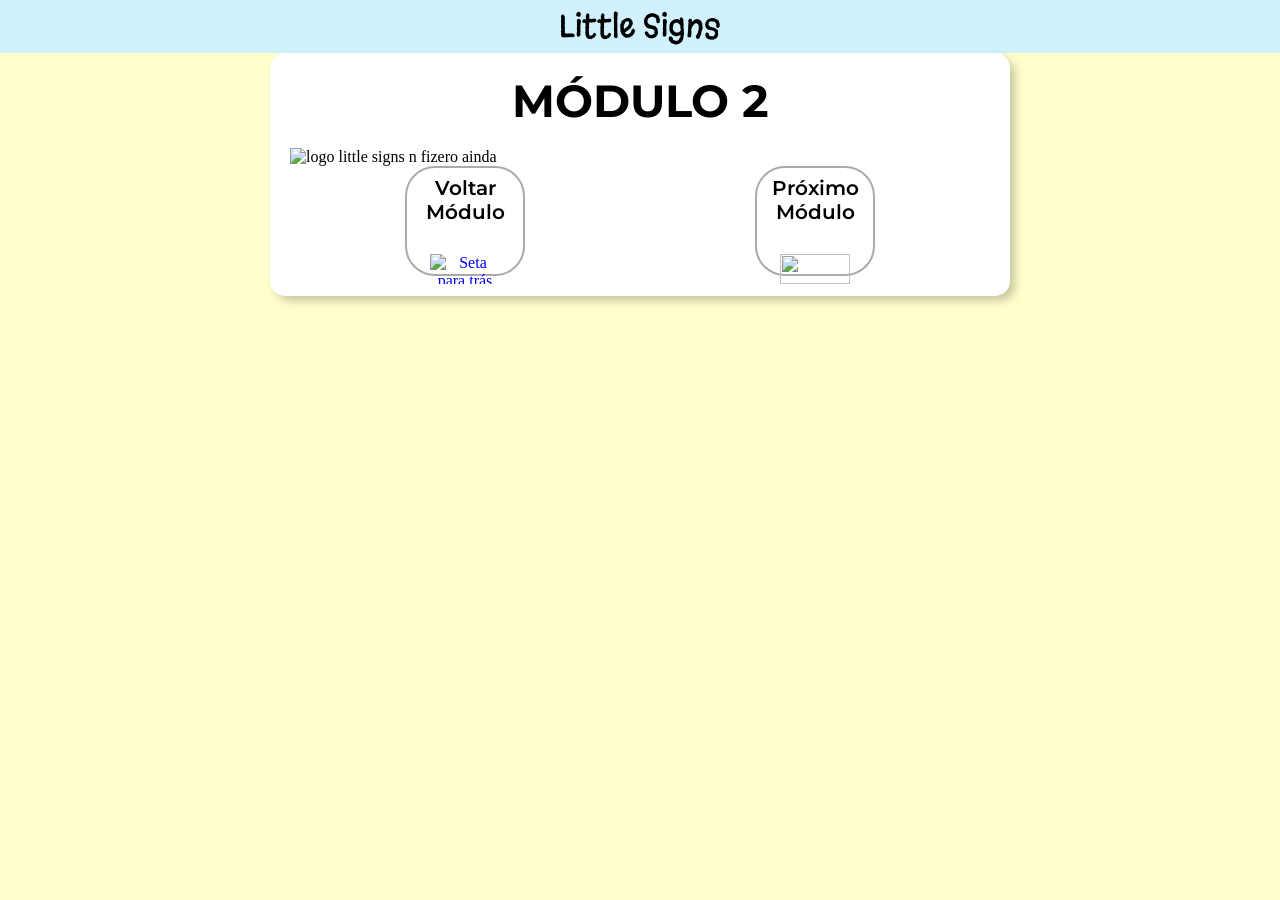
==== pages/modulo_dois.html @ aea38093 "first commit" ====
<!doctype html>
<html lang="pt-br">
  <head>
    <meta charset="UTF-8" />
    <meta name="viewport" content="width=device-width, initial-scale=1.0" />
    <link rel="stylesheet" href="../styles/style_aulas.css" />
    <link rel="shortcut icon" href="../images/logo.ico" type="image/x-icon" />
    <title>Little Signs</title>
  </head>
  <body>
    <header>
      <h1>Little Signs</h1>
    </header>

    <main>
      <section class="introducao">
        <h1>MÓDULO 2</h1>

        <img src="../images/logo.png" alt="logo little signs" />
        n fizero ainda
      </section>
      <footer>
        <div class="voltar hover">
          <a href="modulo_um.html">
            <p>Voltar Módulo</p>
            <img src="../images/seta_esquerda.png" alt="Seta para trás" />
          </a>
        </div>
        <div class="proximo hover">
          <a href="modulo_dois.html">
            <p>Próximo Módulo</p>
            <img src="../images/seta_direita.png" alt="" />
          </a>
        </div>
      </footer>
    </main>
    <script src="../scripts/script_modulo1.js"></script>
  </body>
</html>
---- styles/style_aulas.css ----
@import url("https://fonts.googleapis.com/css2?family=Margarine&display=swap");
@import url("https://fonts.googleapis.com/css2?family=Cantora+One&display=swap");
@import url("https://fonts.googleapis.com/css2?family=Rubik:ital,wght@0,300..900;1,300..900&display=swap");
@import url("https://fonts.googleapis.com/css2?family=Montserrat:ital,wght@0,100..900;1,100..900&display=swap");
@import url("https://fonts.googleapis.com/css2?family=Indie+Flower&display=swap");

@font-face {
  font-family: ASl;
  src: url(../fontes/American\ Sign\ Lenguage.otf) format("opentype");
}

* {
  margin: 0;
  padding: 0;
}



p.centro {
  text-align: center;
}

header {
  text-align: center;
  background-color: rgb(210, 241, 255);
  padding: 5px;
}

header > h1 {
  font-weight: 100;
  font-family: Margarine, Verdana, Geneva, Tahoma, sans-serif;
  color: rgb(0, 0, 0);
}

body {
  background-color: rgb(255, 255, 205);
}

main {
  background-color: white;
  margin: auto;
  max-width: 700px;
  border-radius: 15px;
  box-shadow: 5px 5px 10px rgba(0, 0, 0, 0.219);
  padding: 20px;
}

main h1 {
  text-align: center;
  font-family: Montserrat, Arial, Helvetica, sans-serif;
  margin-bottom: 20px;
  font-size: 45px;
}

main h2 {
  text-align: center;
  font-family: Montserrat, Arial, Helvetica, sans-serif;
  margin-bottom: 20px;
  font-size: 28px;
}

main p {
  text-align: center;
  font-family: Montserrat, Arial, Helvetica, sans-serif;
  margin-bottom: 20px;
  font-weight: 600;
  font-size: 20px;
}

/* DIVS DAS AULA */
div.titulo {
  display: flex;
  flex-direction: column;
  align-items: center;
  gap: 1px;
  border: 2px solid rgb(121, 121, 121);
  padding: 5px;
  border-radius: 15px;
  margin-bottom: 10px;
}

.titulo h2 {
  margin-bottom: 0;
}

.titulo p {
  text-align: left;
}

p.primeiro {
  margin-top: 50px;
}



/* FOOTER */

footer {
  width: 100%;
  flex-direction: row;
  display: flex;
  justify-content: space-around;
  align-content: center;
  align-items: center;
  max-height: 100%;
}

footer a {
  display: flex;
  flex-direction: column;
  background-color: #fff;
  gap: 10px;
  cursor: inherit;
  padding: 8px;
  border-radius: 30px;
  border: 2px solid #aaa;
  width: 100px;
  height: 90px;
  text-align: center;
  align-items: center;
  text-decoration: none;
}

footer a p {
  color: black;
  font-weight: 600;
}

footer a:hover {
  box-shadow: 0px 0px 5px rgba(170, 215, 230, 0.5);
}

footer a img {
  width: 70px;
  height: 30px;
}

/* HOVERS */

.hover {
  transition: .2s;
}

.hover:hover {
  transform: scale(1.03);
  cursor: pointer;
}

.accordion .conteudo {
    display: none;
}

.accordion.aberto .conteudo {
    display: block;
}

.accordion .titulo {
    cursor: pointer;
}
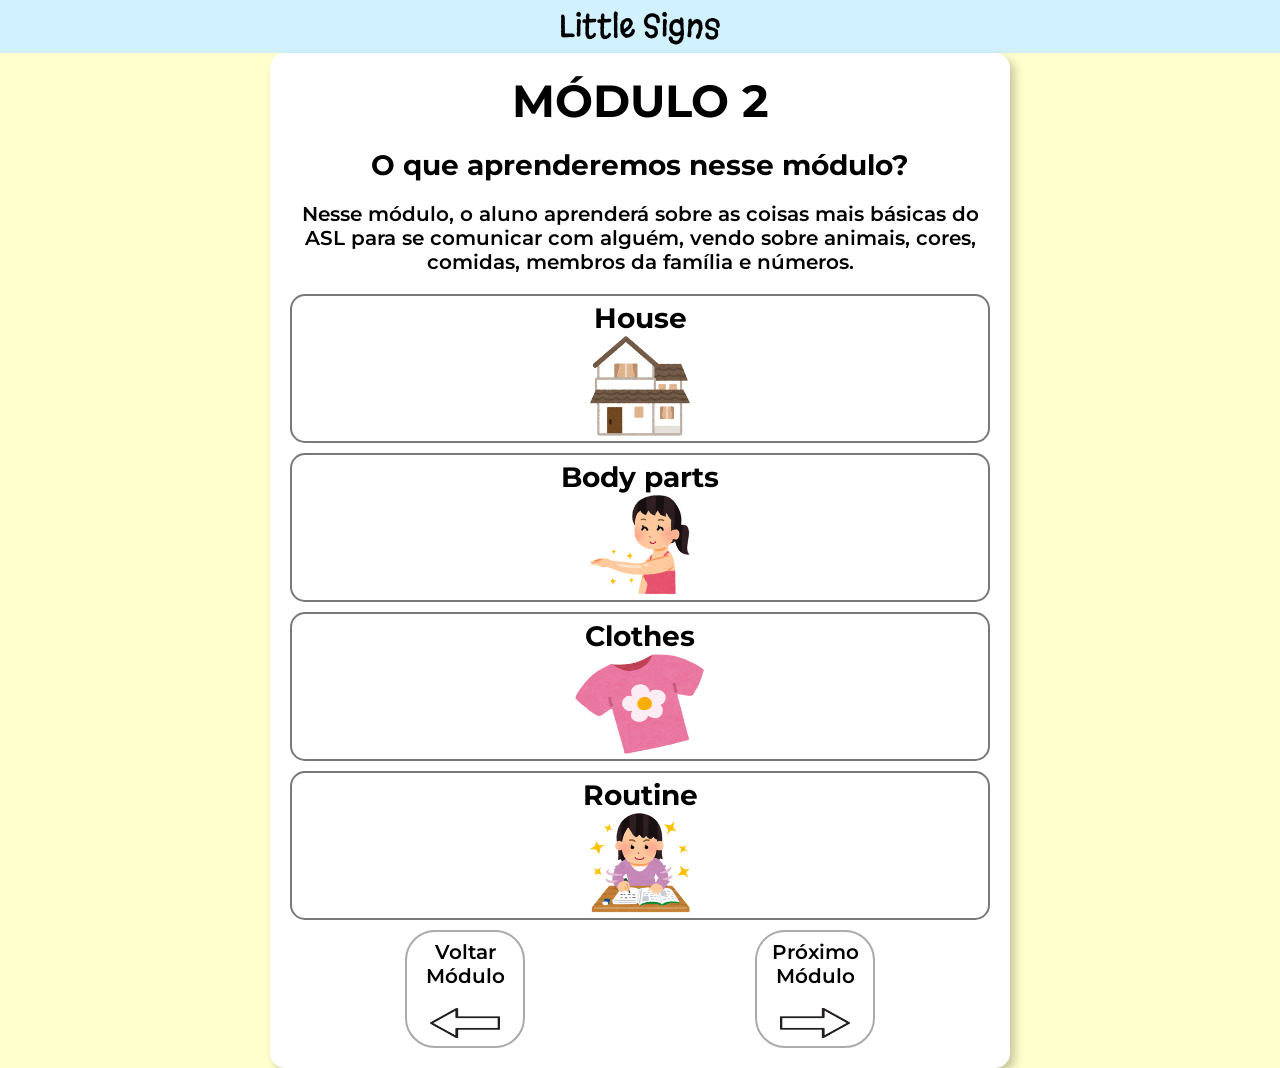
==== commit a1bb355f: "divs e suas derivadas imagens e titulos em seus lugares, só falta o texto" ====
--- a/pages/modulo_dois.html
+++ b/pages/modulo_dois.html
@@ -13,12 +13,71 @@
     </header>
 
     <main>
-      <section class="introducao">
         <h1>MÓDULO 2</h1>
 
-        <img src="../images/logo.png" alt="logo little signs" />
-        n fizero ainda
-      </section>
+        <h2>O que aprenderemos nesse módulo?</h2>
+
+        <p>
+            Nesse módulo, o aluno aprenderá sobre as coisas mais básicas do ASL
+            para se comunicar com alguém, vendo sobre animais, cores, comidas,
+            membros da família e números.
+        </p>
+
+        <!-- Casa -->
+        
+
+        <div class="accordion hover">
+            <div class="titulo">
+              <h2>House</h2>
+                <img src="../images/casa.png" alt="House" 
+              width="100px" height="100px" class="img_titulo">
+              <div class="conteudo">
+                <p class="centro primeiro">Aqui fica o conteúdo que será exibido.</p>
+            </div>
+            </div>
+        </div>
+
+        <!-- Partes do corpo -->
+
+        <div class="accordion hover">
+            <div class="titulo">
+              <h2>Body parts</h2>
+              <img src="../images/partesdocorpo.png" alt="Body Parts" 
+              width="100px" height="100px" class="img_titulo">
+              <div class="conteudo">
+                <p class="centro primeiro">Aqui fica o conteúdo que será exibido.</p>
+            </div>
+            </div>
+        </div>
+
+        <!-- Roupas -->
+
+        <div class="accordion hover">
+            <div class="titulo">
+              <h2>Clothes</h2>
+              <img src="../images/roupas.png" alt="Clothes" 
+              width="130px" height="100px" class="img_titulo">
+              <div class="conteudo">
+                <p class="centro primeiro">Aqui fica o conteúdo que será exibido.</p>
+            </div>
+            </div>
+        </div>
+
+        <!-- Routine -->
+
+        <div class="accordion hover">
+            <div class="titulo">
+              <h2>Routine</h2>
+              <img src="../images/rotina.png" alt="Routine" 
+              width="100px" height="100px" class="img_titulo">
+              <div class="conteudo">
+                <p class="centro primeiro">Aqui fica o conteúdo que será exibido.</p>
+            </div>
+            </div>
+        </div>
+
+        <!-- Footer -->
+
       <footer>
         <div class="voltar hover">
           <a href="modulo_um.html">
@@ -27,7 +86,7 @@
           </a>
         </div>
         <div class="proximo hover">
-          <a href="modulo_dois.html">
+          <a href="modulo_tres.html">
             <p>Próximo Módulo</p>
             <img src="../images/seta_direita.png" alt="" />
           </a>
--- a/styles/style_aulas.css
+++ b/styles/style_aulas.css
@@ -109,13 +109,11 @@
   display: flex;
   flex-direction: column;
   background-color: #fff;
-  gap: 10px;
-  cursor: inherit;
+  cursor: pointer;
   padding: 8px;
   border-radius: 30px;
   border: 2px solid #aaa;
   width: 100px;
-  height: 90px;
   text-align: center;
   align-items: center;
   text-decoration: none;
@@ -127,12 +125,12 @@
 }
 
 footer a:hover {
-  box-shadow: 0px 0px 5px rgba(170, 215, 230, 0.5);
+  box-shadow: 5px 5px 5px rgba(170, 215, 230, 0.5);
 }
 
-footer a img {
+footer .voltar img, .proximo img {
+  height: 30px;
   width: 70px;
-  height: 30px;
 }
 
 /* HOVERS */
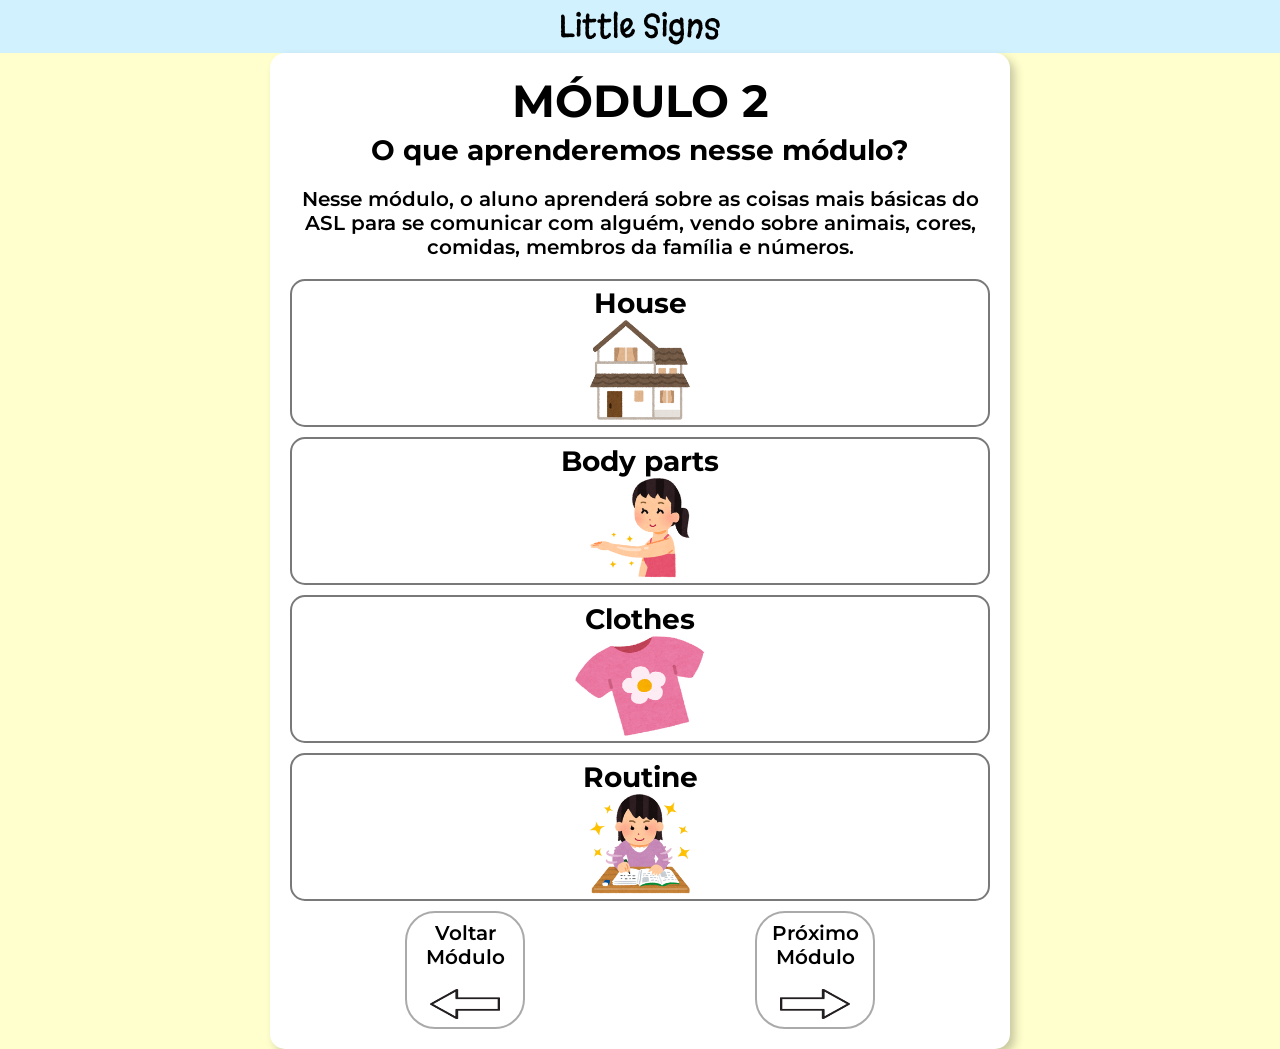
==== commit b865380a: "aulas Alfabeto, Números e Greetings feitas, a greetins ainda precisa das imagens dos sinais" ====
--- a/pages/modulo_dois.html
+++ b/pages/modulo_dois.html
@@ -31,9 +31,9 @@
               <h2>House</h2>
                 <img src="../images/casa.png" alt="House" 
               width="100px" height="100px" class="img_titulo">
+            </div>
               <div class="conteudo">
                 <p class="centro primeiro">Aqui fica o conteúdo que será exibido.</p>
-            </div>
             </div>
         </div>
 
@@ -44,9 +44,9 @@
               <h2>Body parts</h2>
               <img src="../images/partesdocorpo.png" alt="Body Parts" 
               width="100px" height="100px" class="img_titulo">
+            </div>
               <div class="conteudo">
                 <p class="centro primeiro">Aqui fica o conteúdo que será exibido.</p>
-            </div>
             </div>
         </div>
 
@@ -57,9 +57,9 @@
               <h2>Clothes</h2>
               <img src="../images/roupas.png" alt="Clothes" 
               width="130px" height="100px" class="img_titulo">
+            </div>
               <div class="conteudo">
                 <p class="centro primeiro">Aqui fica o conteúdo que será exibido.</p>
-            </div>
             </div>
         </div>
 
@@ -70,9 +70,9 @@
               <h2>Routine</h2>
               <img src="../images/rotina.png" alt="Routine" 
               width="100px" height="100px" class="img_titulo">
+            </div>
               <div class="conteudo">
                 <p class="centro primeiro">Aqui fica o conteúdo que será exibido.</p>
-            </div>
             </div>
         </div>
 
--- a/styles/style_aulas.css
+++ b/styles/style_aulas.css
@@ -48,7 +48,7 @@
 main h1 {
   text-align: center;
   font-family: Montserrat, Arial, Helvetica, sans-serif;
-  margin-bottom: 20px;
+  margin-bottom: 5px;
   font-size: 45px;
 }
 
@@ -59,7 +59,22 @@
   font-size: 28px;
 }
 
-main p {
+main h3 {
+  text-align: center;
+  font-family: Montserrat, Arial, Helvetica, sans-serif;
+  margin-bottom: 20px;
+  font-size: 23px;
+}
+
+.introducao h1 {
+  color: rgb(0, 38, 99);
+}
+
+.introducao h2 {
+  color: rgb(0, 38, 99);
+}
+
+p {
   text-align: center;
   font-family: Montserrat, Arial, Helvetica, sans-serif;
   margin-bottom: 20px;
@@ -68,10 +83,10 @@
 }
 
 /* DIVS DAS AULA */
-div.titulo {
+div.accordion {
   display: flex;
   flex-direction: column;
-  align-items: center;
+  align-items: left;
   gap: 1px;
   border: 2px solid rgb(121, 121, 121);
   padding: 5px;
@@ -79,6 +94,13 @@
   margin-bottom: 10px;
 }
 
+.titulo {
+  display: flex;
+  flex-direction: column;
+  align-items: center;
+  width: 100%;
+}
+
 .titulo h2 {
   margin-bottom: 0;
 }
@@ -87,11 +109,56 @@
   text-align: left;
 }
 
-p.primeiro {
+.primeiro {
   margin-top: 50px;
 }
 
-
+.centro {
+  text-align: center;
+}
+
+.conteudo strong {
+  font-weight: 700;
+}
+
+.conteudo li {
+  margin-left: 40px;
+}
+
+.conteudo {
+  padding: 20px;
+}
+
+.conteudo p {
+  text-align: left;
+}
+
+p.sinais {
+  text-align: center;
+  font-weight: 100;
+  font-family: 'ASL';
+  font-size: 110px;
+}
+
+.cada img {
+  height: 150px;
+}
+
+div.exemplo {
+  display: flex;
+  flex-direction: row;
+  align-items: center;
+  justify-content: space-between;
+    border-top: 2px solid black;
+}
+
+div.cada {
+  display: flex;
+  flex-direction: row;
+  align-items: center;
+  gap: 50px;
+  padding: 5px;
+}
 
 /* FOOTER */
 
@@ -150,8 +217,4 @@
 
 .accordion.aberto .conteudo {
     display: block;
-}
-
-.accordion .titulo {
-    cursor: pointer;
 }
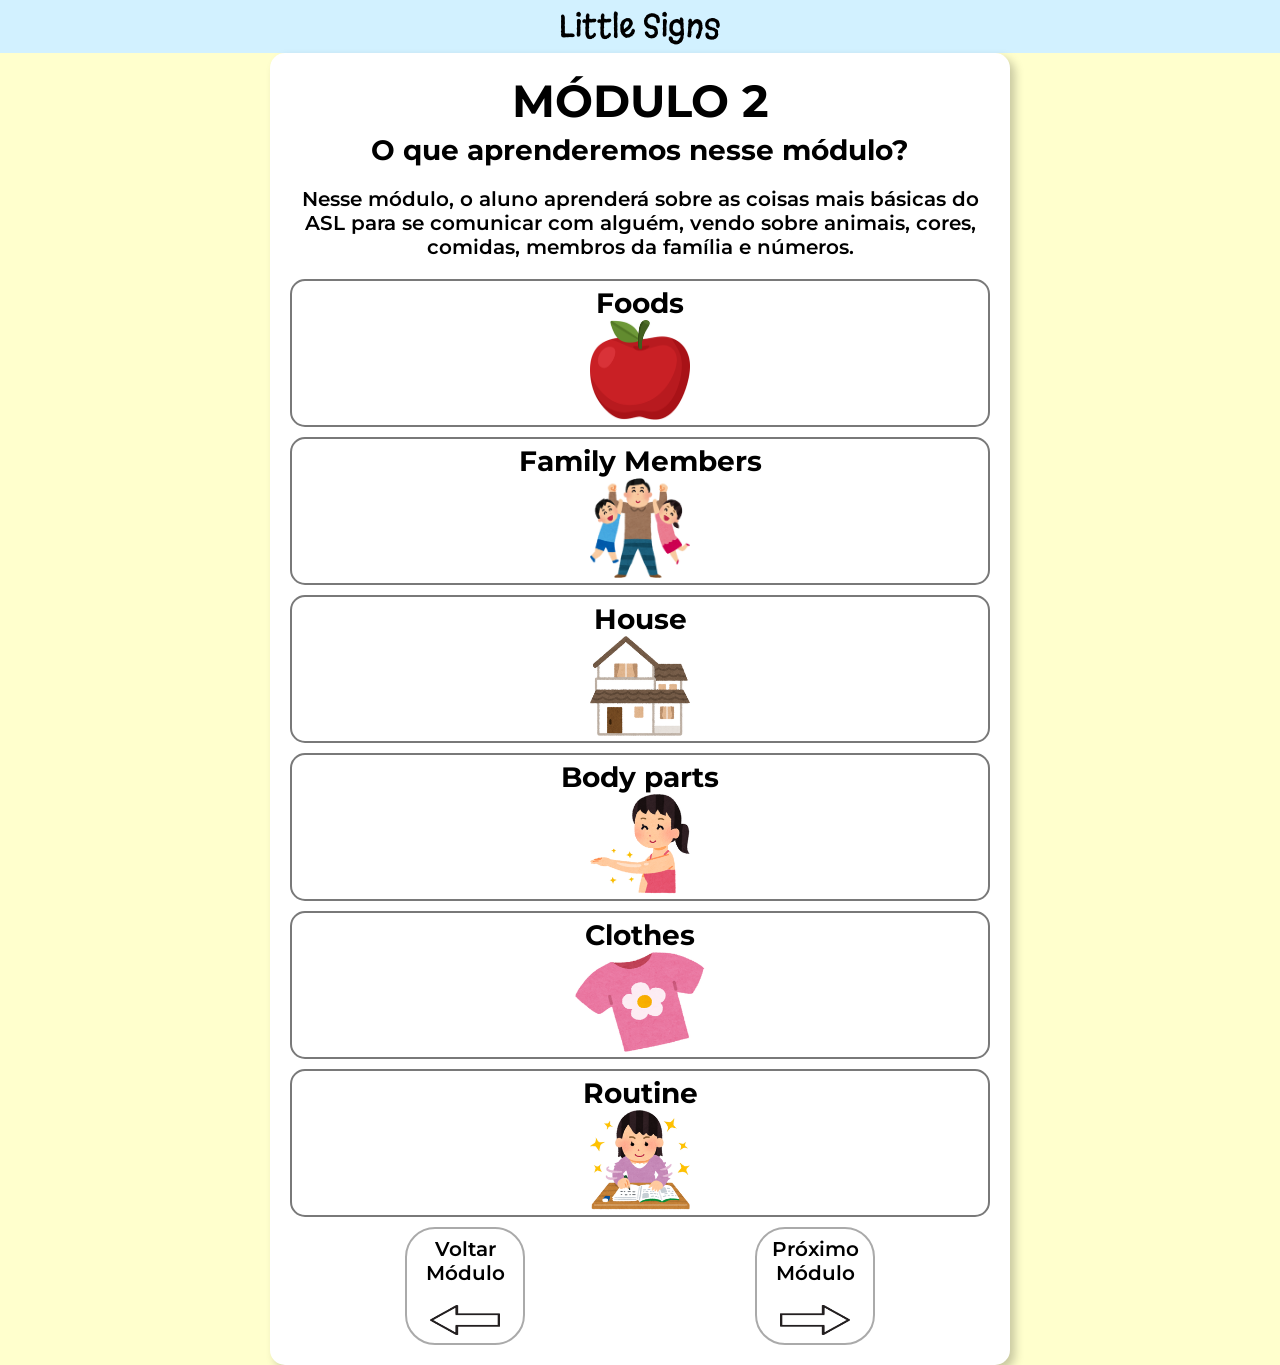
==== commit f6ce5956: "terminei de colocar os conteúdos do primeiro módulo e os sinais da aula de greetings, só falta das d" ====
--- a/pages/modulo_dois.html
+++ b/pages/modulo_dois.html
@@ -22,6 +22,32 @@
             para se comunicar com alguém, vendo sobre animais, cores, comidas,
             membros da família e números.
         </p>
+
+        <!-- Comidas -->
+
+        <div class="accordion hover">
+          <div class="titulo">
+            <h2>Foods</h2>
+            <img src="../images/comidas.png" alt="Foods" 
+            width="100px" height="100px" class="img_titulo">
+          </div>
+            <div class="conteudo">
+              <p class="centro primeiro">Aqui fica o conteúdo que será exibido.</p>
+          </div>
+      </div>
+
+      <!-- Membros da família -->
+
+      <div class="accordion hover">
+          <div class="titulo">
+            <h2>Family Members</h2>
+            <img src="../images/familia.png" alt="Family Members" 
+            width="100px" height="100px" class="img_titulo">
+          </div>
+            <div class="conteudo">
+              <p class="centro primeiro">Aqui fica o conteúdo que será exibido.</p>
+          </div>
+      </div>
 
         <!-- Casa -->
         
--- a/styles/style_aulas.css
+++ b/styles/style_aulas.css
@@ -141,7 +141,8 @@
 }
 
 .cada img {
-  height: 150px;
+  max-width: 30%;
+  max-height: 150px;
 }
 
 div.exemplo {
@@ -153,11 +154,17 @@
 }
 
 div.cada {
+  width: 100%;
+  height: 150px;
   display: flex;
   flex-direction: row;
   align-items: center;
-  gap: 50px;
+  justify-content: space-between;
   padding: 5px;
+}
+
+.cada p {
+  font-size: 23px;
 }
 
 /* FOOTER */
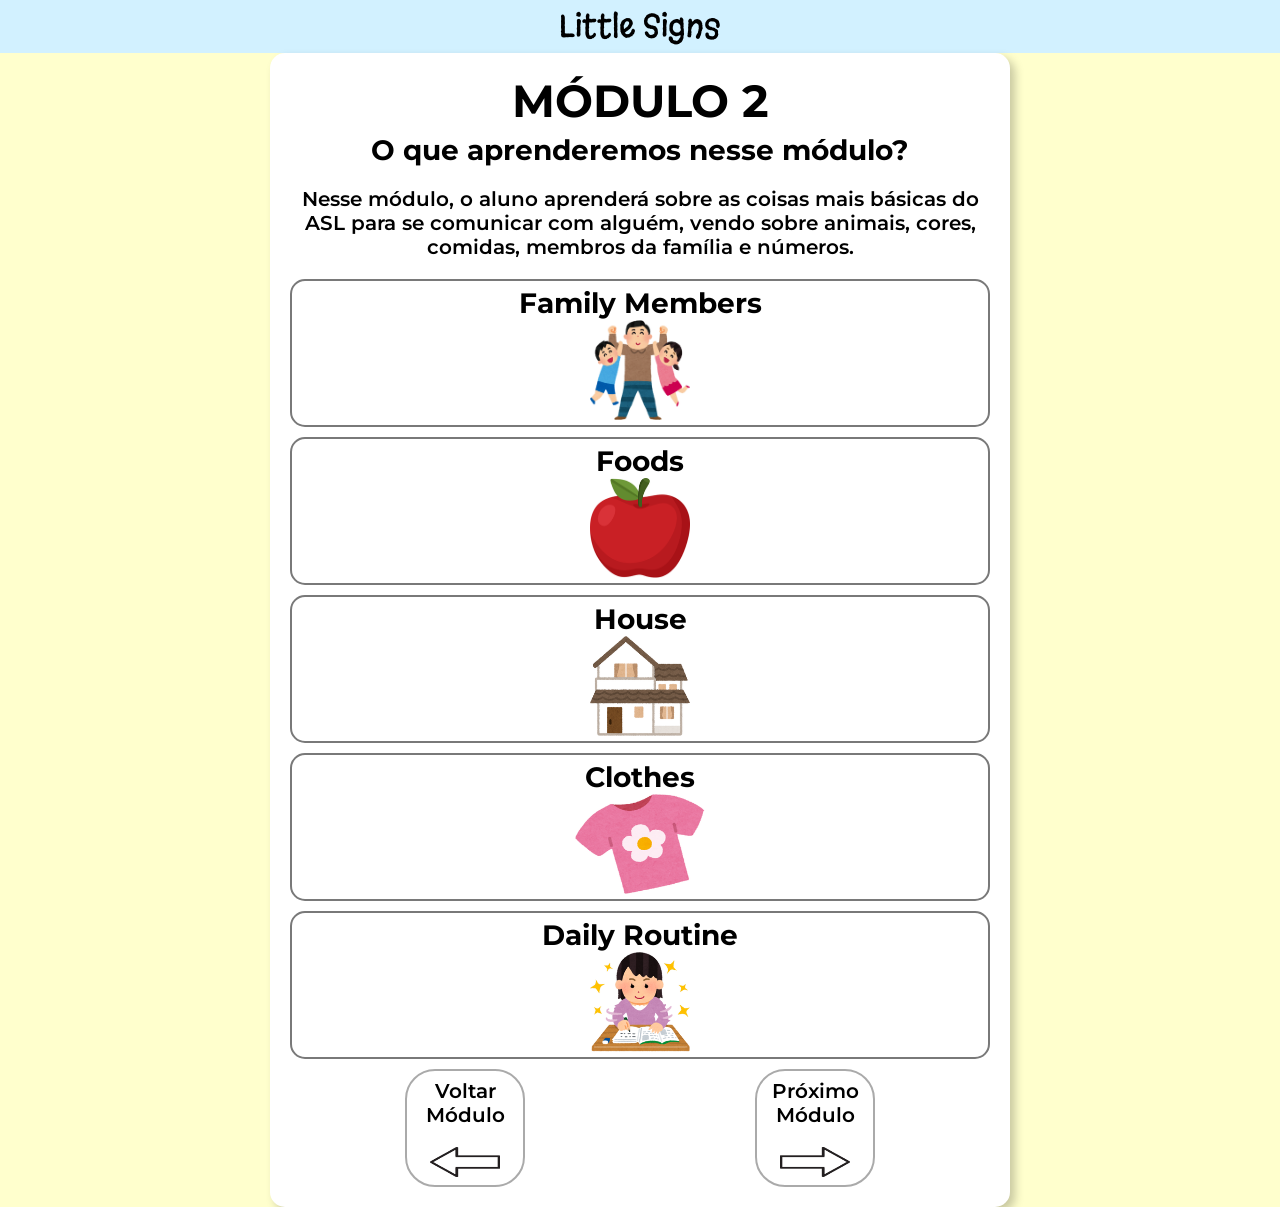
==== commit 7688946f: "todas as aulas do módulo 1 e 2 completas" ====
--- a/pages/modulo_dois.html
+++ b/pages/modulo_dois.html
@@ -23,6 +23,63 @@
             membros da família e números.
         </p>
 
+      <!-- Membros da família -->
+
+      <div class="accordion hover">
+          <div class="titulo">
+            <h2>Family Members</h2>
+            <img src="../images/familia.png" alt="Family Members" 
+            width="100px" height="100px" class="img_titulo">
+          </div>
+            <div class="conteudo">
+              <h3>1. Introdução e Construção</h3>
+
+              <p>O objetivo é ampliar o vocabulário relacionado aos membros da família, desenvolvendo associações entre palavras em inglês, imagens e sinais em ASL.</p>
+
+              <ul>
+                <li><p><strong>Apresentação do Vocabulário: </strong>Introduza Mom, Dad, Brother e Sister, demonstrando seus sinais de maneira clara.</p></li>
+
+                <li><p><strong>Repetição Guiada: </strong>Incentive a criança a observar e reproduzir os sinais, prestando atenção ao posicionamento das mãos.</p></li>
+
+                <li><p><strong>Associação Familiar: </strong>Utilize ilustrações de diferentes composições familiares para contextualizar os termos apresentados.</p></li>
+
+                <li><p><strong>Reforço Visual: </strong>Apresente cartões que relacionem cada membro da família à palavra em inglês e ao sinal correspondente.</p></li>
+              </ul>
+
+              <h3>2. Consolidação e Prática</h3>
+
+              <p>Realize atividades de associação entre personagens, palavras e sinais, além de jogos de memória. Incentive a identificação dos membros da família e a construção de associações simples, como "My mom" e "My dad".</p>
+
+              <div class="exemplo">
+                <div class="cada">
+                  <img src="../images/m2a1/211.gif" alt="Sinal Pai" loading="lazy">
+                  <p>Dad / Father</p>
+                </div>
+              </div>
+
+              <div class="exemplo">
+                <div class="cada">
+                  <p>Mom / Mother</p>
+                  <img src="../images/m2a1/212.gif" alt="Sinal Mãe" loading="lazy">
+                </div>
+              </div>
+
+              <div class="exemplo">
+                <div class="cada">
+                  <img src="../images/m2a1/213.gif" alt="Sinal Irmã" loading="lazy">
+                  <p>Sister</p>
+                </div>
+              </div>
+
+              <div class="exemplo">
+                <div class="cada">
+                  <p>Brother</p>
+                  <img src="../images/m2a1/214.gif" alt="Sinal Irmão" loading="lazy">
+                </div>
+              </div>
+          </div>
+      </div>
+
         <!-- Comidas -->
 
         <div class="accordion hover">
@@ -32,20 +89,50 @@
             width="100px" height="100px" class="img_titulo">
           </div>
             <div class="conteudo">
-              <p class="centro primeiro">Aqui fica o conteúdo que será exibido.</p>
-          </div>
-      </div>
-
-      <!-- Membros da família -->
-
-      <div class="accordion hover">
-          <div class="titulo">
-            <h2>Family Members</h2>
-            <img src="../images/familia.png" alt="Family Members" 
-            width="100px" height="100px" class="img_titulo">
-          </div>
-            <div class="conteudo">
-              <p class="centro primeiro">Aqui fica o conteúdo que será exibido.</p>
+              <h3>1. Introdução e Construção</h3>
+
+              <p>Nesta etapa, o objetivo é apresentar alimentos comuns em inglês e ASL, relacionando os sinais a imagens e situações do cotidiano.</p>
+
+              <ul>
+                <li><p><strong>Apresentação Visual: </strong>Introduza Apple, Banana, Milk e Bread, demonstrando seus respectivos sinais.</p></li>
+
+                <li><p><strong>Repetição Guiada: </strong>Incentive a criança a reproduzir cada sinal, observando os movimentos e as configurações das mãos.</p></li>
+
+                <li><p><strong>Associação Cotidiana: </strong>Utilize imagens de refeições e alimentos para contextualizar o vocabulário.</p></li>
+
+                <li><p><strong>Reforço Visual: </strong>Apresente cartões com alimentos, palavras em inglês e sinais correspondentes.</p></li>
+
+                <h3>2. Consolidação e Prática</h3>
+
+                <p>Desenvolva jogos de associação entre alimentos e sinais, atividades de memória e exercícios de identificação visual. Incentive a criança a reconhecer alimentos apresentados em imagens e relacioná-los aos sinais aprendidos.</p>
+              </ul>
+              <div class="exemplo">
+                <div class="cada">
+                  <img src="../images/m2a2/221.gif" alt="Sinal Leite" loading="lazy">
+                  <p>Milk</p>
+                </div>
+              </div>
+
+              <div class="exemplo">
+                <div class="cada">
+                  <p>Apple</p>
+                  <img src="../images/m2a2/222.gif" alt="Sinal Maçã" loading="lazy">
+                </div>
+              </div>
+
+              <div class="exemplo">
+                <div class="cada">
+                  <img src="../images/m2a2/223.webp" alt="Sinal Pão" loading="lazy">
+                  <p>Bread</p>
+                </div>
+              </div>
+
+              <div class="exemplo">
+                <div class="cada">
+                  <p>Banana</p>
+                  <img src="../images/m2a2/224.webp" alt="Sinal Banana" loading="lazy">
+                </div>
+              </div>
           </div>
       </div>
 
@@ -59,22 +146,52 @@
               width="100px" height="100px" class="img_titulo">
             </div>
               <div class="conteudo">
-                <p class="centro primeiro">Aqui fica o conteúdo que será exibido.</p>
-            </div>
-        </div>
-
-        <!-- Partes do corpo -->
-
-        <div class="accordion hover">
-            <div class="titulo">
-              <h2>Body parts</h2>
-              <img src="../images/partesdocorpo.png" alt="Body Parts" 
-              width="100px" height="100px" class="img_titulo">
-            </div>
-              <div class="conteudo">
-                <p class="centro primeiro">Aqui fica o conteúdo que será exibido.</p>
-            </div>
-        </div>
+                <h3>1. Introdução e Construção</h3>
+
+                <p>O objetivo é ampliar o vocabulário relacionado aos ambientes e objetos da casa, estabelecendo conexões entre imagens, palavras em inglês e sinais em ASL.</p>
+
+                <ul>
+                  <li><p><strong>Apresentação Contextualizada: </strong>Introduza palavras relacionadas à casa, como House, Bedroom, Kitchen e Bathroom.</p></li>
+
+                  <li><p><strong>Repetição Guiada: </strong>Demonstre os sinais correspondentes e incentive a criança a reproduzi-los.</p></li>
+
+                  <li><p><strong>Associação com Ambientes: </strong>Utilize ilustrações de diferentes cômodos para facilitar o reconhecimento.</p></li>
+
+                  <li><p><strong>Reforço Visual: </strong>Apresente cartões que relacionem cada ambiente ao seu nome em inglês e sinal.</p></li>
+                </ul>
+
+                <h3>2. Consolidação e Prática</h3>
+
+                <p>Utilize atividades de identificação de cômodos, jogos de correspondência e exercícios de memória. Incentive a criança a relacionar os ambientes apresentados aos sinais aprendidos, ampliando gradualmente seu vocabulário.</p>
+                <div class="exemplo">
+                  <div class="cada">
+                    <img src="../images/m2a3/231.gif" alt="Sinal Casa" loading="lazy">
+                    <p>House</p>
+                  </div>
+                </div>
+
+                <div class="exemplo">
+                  <div class="cada">
+                    <p>Bedroom</p>
+                    <img src="../images/m2a3/232.gif" alt="Sinal Quarto" loading="lazy">
+                  </div>
+                </div>
+
+                <div class="exemplo">
+                  <div class="cada">
+                    <img src="../images/m2a3/233.gif" alt="Sinal Banheiro" loading="lazy">
+                    <p>Bathroom</p>
+                  </div>
+                </div>
+
+                <div class="exemplo">
+                  <div class="cada">
+                    <p>Door</p>
+                    <img src="../images/m2a3/234.gif" alt="Sinal Porta" loading="lazy">
+                  </div>
+                </div>
+              </div>
+          </div>
 
         <!-- Roupas -->
 
@@ -85,7 +202,51 @@
               width="130px" height="100px" class="img_titulo">
             </div>
               <div class="conteudo">
-                <p class="centro primeiro">Aqui fica o conteúdo que será exibido.</p>
+                <h3>1. Introdução e Construção</h3>
+
+                <p>Nesta fase, o objetivo é apresentar peças de vestuário em inglês e ASL, estimulando o reconhecimento visual e a associação com objetos do cotidiano.</p>
+
+                <ul>
+                  <li><p><strong>Apresentação das Peças: </strong>Introduza palavras como Shirt, Pants, Shoes e Dress, demonstrando os sinais correspondentes.</p></li>
+
+                  <li><p><strong>Repetição Guiada: </strong>Incentive a criança a reproduzir os sinais, observando seus movimentos.</p></li>
+
+                  <li><p><strong>Associação Visual: </strong>Utilize imagens de personagens com diferentes roupas para contextualizar as palavras.</p></li>
+
+                  <li><p><strong>Reforço Visual: </strong>Apresente cartões com peças de vestuário, palavras em inglês e sinais em ASL.</p></li>
+                </ul>
+
+                <h3>2. Consolidação e Prática</h3>
+
+                <p>Proponha atividades de associação entre roupas e sinais, jogos de identificação e exercícios de escolha da resposta correta. Utilize personagens ilustrados para que a criança reconheça as peças apresentadas e seus respectivos sinais.</p>
+
+                <div class="exemplo">
+                  <div class="cada">
+                    <img src="../images/m2a4/241.gif" alt="Sinal Camiseta" loading="lazy">
+                    <p>Shirt</p>
+                  </div>
+                </div>
+
+                <div class="exemplo">
+                  <div class="cada">
+                    <p>Pants</p>
+                    <img src="../images/m2a4/242.gif" alt="Sinal Calça" loading="lazy">
+                  </div>
+                </div>
+
+                <div class="exemplo">
+                  <div class="cada">
+                    <img src="../images/m2a4/243.gif" alt="Sinal Sapato" loading="lazy">
+                    <p>Shoes</p>
+                  </div>
+                </div>
+
+                <div class="exemplo">
+                  <div class="cada">
+                    <p>Socks</p>
+                    <img src="../images/m2a4/244.gif" alt="Sinal Meias" loading="lazy">
+                  </div>
+                </div>
             </div>
         </div>
 
@@ -93,12 +254,56 @@
 
         <div class="accordion hover">
             <div class="titulo">
-              <h2>Routine</h2>
+              <h2>Daily Routine</h2>
               <img src="../images/rotina.png" alt="Routine" 
               width="100px" height="100px" class="img_titulo">
             </div>
               <div class="conteudo">
-                <p class="centro primeiro">Aqui fica o conteúdo que será exibido.</p>
+                <h3>1. Introdução e Construção</h3>
+
+                <p>O objetivo é apresentar ações comuns do cotidiano em inglês e ASL, desenvolvendo a compreensão de atividades realizadas ao longo do dia.</p>
+
+                <ul>
+                  <li><p><strong>Apresentações das Ações: </strong>Introduza expressões como Wake Up, Eat, Study e Sleep, demonstrando seus sinais.</p></li>
+
+                  <li><p><strong>Repetição Guiada: </strong>Incentive a reprodução dos sinais, relacionando cada movimento à ação correspondente.</p></li>
+
+                  <li><p><strong>Associação com Situações: </strong>Utilize imagens de crianças realizando atividades diárias.</p></li>
+
+                  <li><p><strong>Reforço Visual: </strong>Organize cartões ilustrados que representem diferentes momentos da rotina.</p></li>
+                </ul>
+
+                <h3>2. Consolidação e Prática</h3>
+
+                <p>Desenvolva atividades de organização de sequências, associação entre ações e sinais e jogos de memória. Incentive a criança a identificar atividades cotidianas e organizar pequenas sequências utilizando o vocabulário aprendido.</p>
+
+                <div class="exemplo">
+                  <div class="cada">
+                    <img src="../images/m2a5/251.gif" alt="Sinal Acordar" loading="lazy">
+                    <p>Wake Up</p>
+                  </div>
+                </div>
+
+                <div class="exemplo">
+                  <div class="cada">
+                    <p>Have Lunch</p>
+                    <img src="../images/m2a5/252.gif" alt="Sinal Almoçar" loading="lazy">
+                  </div>
+                </div>
+
+                <div class="exemplo">
+                  <div class="cada">
+                    <img src="../images/m2a5/253.gif" alt="Sinal Brincar" loading="lazy">
+                    <p>Play</p>
+                  </div>
+                </div>
+
+                <div class="exemplo">
+                  <div class="cada">
+                    <p>Go to bed</p>
+                    <img src="../images/m2a5/254.gif" alt="Sinal Ir à cama" loading="lazy">
+                  </div>
+                </div>
             </div>
         </div>
 
